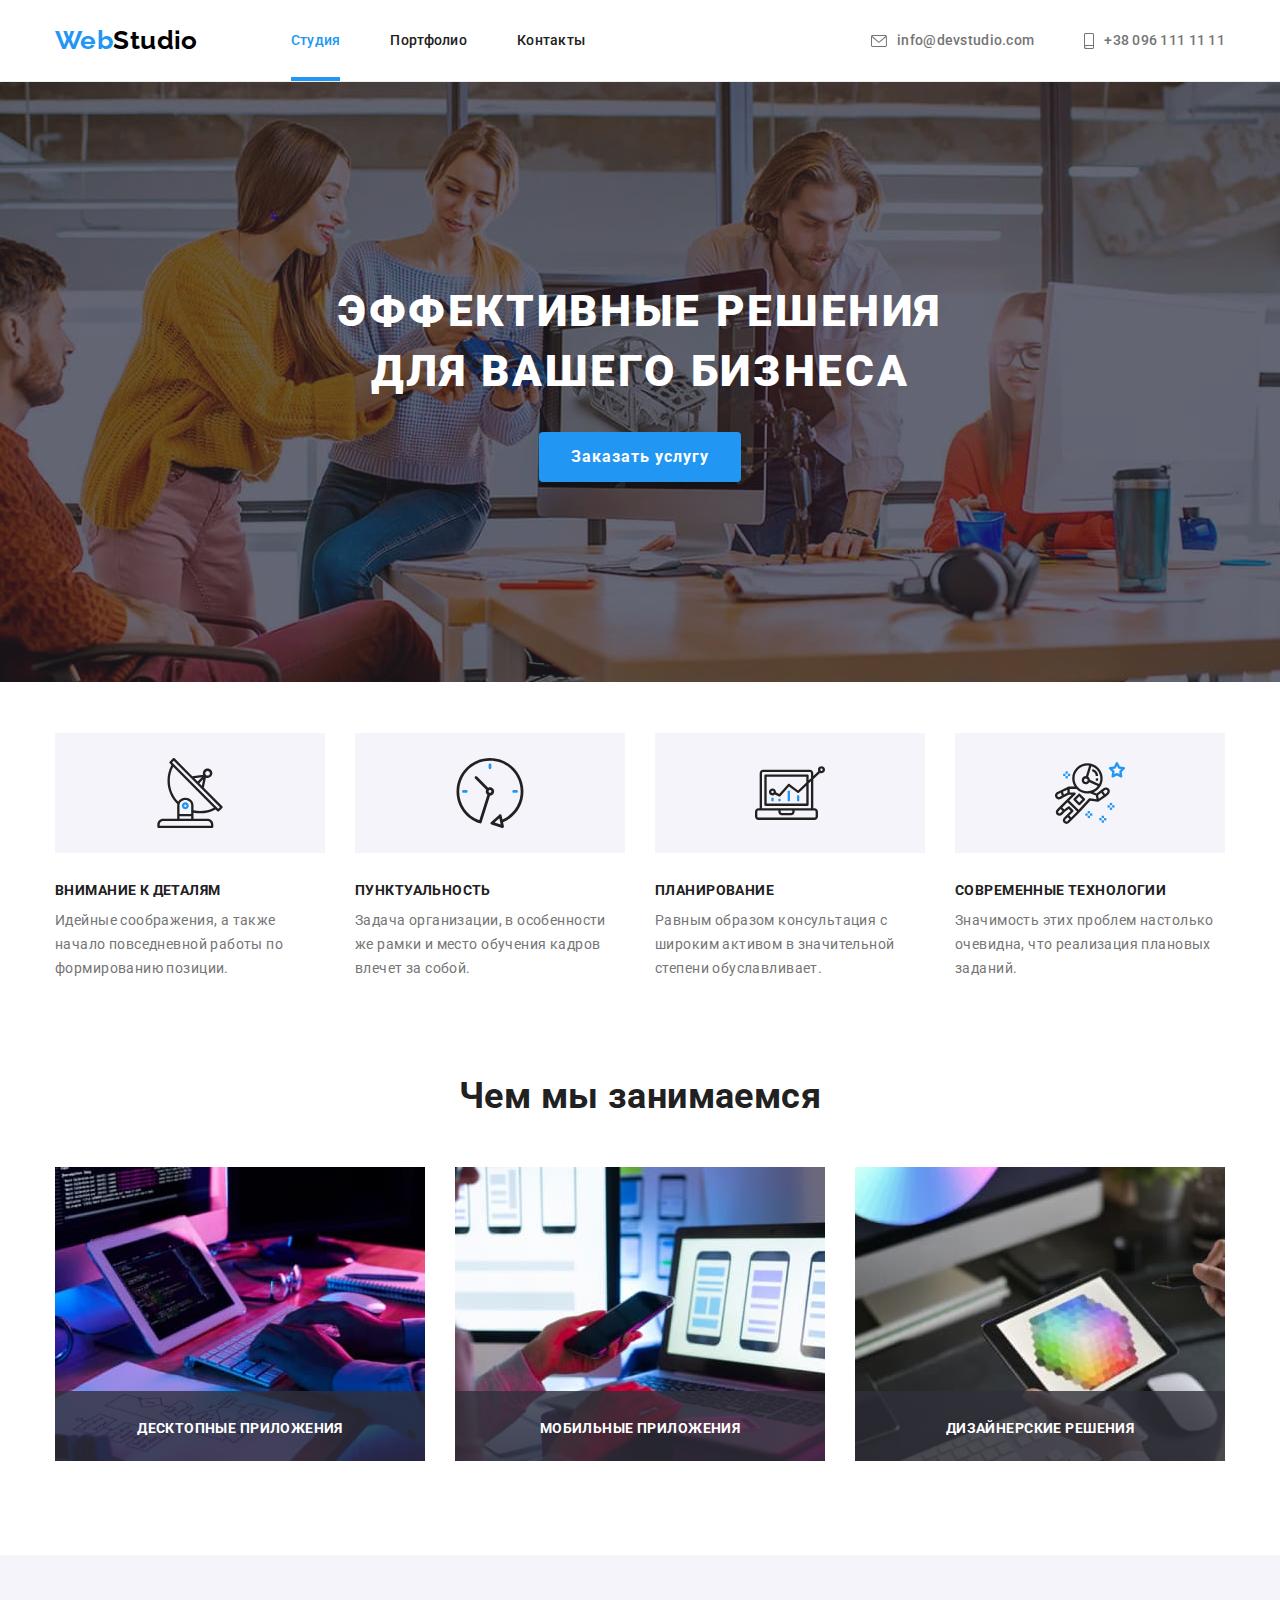
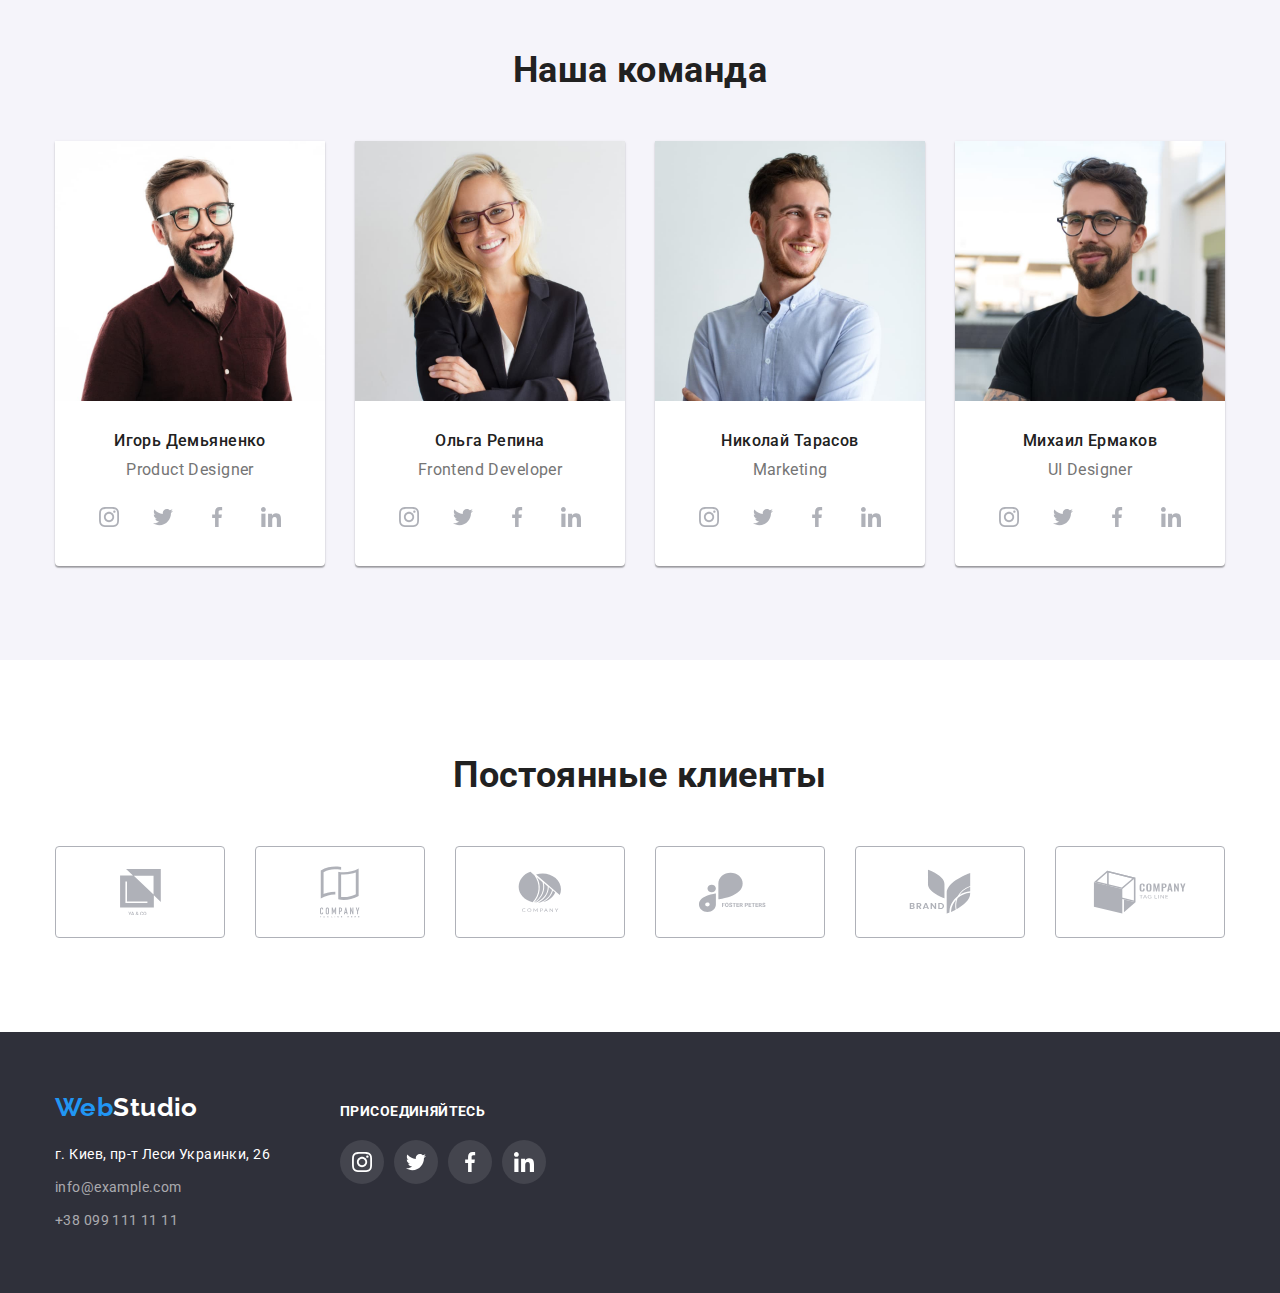
==== index.html @ a8b2e92f "зробила переходи і анімації" ====
<!DOCTYPE html>
<html lang="ru">
  <head>
    <meta charset="UTF-8" />
    <meta http-equiv="X-UA-Compatible" content="IE=edge" />
    <meta name="viewport" content="width=device-width, initial-scale=1.0" />
    <title lang="en">WebStudio</title>
    <link rel="preconnect" href="https://fonts.gstatic.com" />
    <link
      href="https://fonts.googleapis.com/css2?family=Raleway:wght@700&family=Roboto:wght@400;500;700;900&display=swap"
      rel="stylesheet"
    />
    <link
      rel="stylesheet"
      href="https://cdnjs.cloudflare.com/ajax/libs/modern-normalize/1.1.0/modern-normalize.min.css"
    />
    <link rel="stylesheet" href="./css/style.css" />
  </head>

  <body>
    <!-- Шапка сайту -->
    <header class="header">
      <div class="conteiner header-conteiner">
        <!-- Навігація сайту -->
        <nav class="nav">
          <a class="logo" href="./index.html" lang="en">
            <span class="logo-accent">Web</span>Studio
          </a>
          <ul class="main-nav list">
            <li class="link-nav-item">
              <a href="./index.html" class="accent link link-nav">Студия</a>
            </li>
            <li class="link-nav-item">
              <a href="./portfolio.html" title="portfolio" class="link link-nav">Портфолио</a>
            </li>
            <li class="link-nav-item"><a href="#" class="link link-nav">Контакты</a></li>
          </ul>
        </nav>
        <ul class="list menu-connect">
          <li class="list-connect">
            <a class="link list-item-connect" href="mailto:info@devstudio.com">
              <svg width="16" height="12" class="icon-conect transition">
                <use href="./images/icon/symbol-defs.svg#icon-envelope"></use>
              </svg>
              info@devstudio.com</a
            >
          </li>
          <li class="list-connect">
            <a class="link list-item-connect" href="tel:+380961111111">
              <svg width="10" height="16" class="icon-conect transition">
                <use href="./images/icon/symbol-defs.svg#icon-smartphone"></use>
              </svg>
              +38 096 111 11 11</a
            >
          </li>
        </ul>
      </div>
    </header>
    <main>
      <!-- Секція герой -->
      <section class="section-heroe">
        <div class="conteiner">
          <h1 class="title-heroe">Эффективные решения для вашего бизнеса</h1>
          <button type="button" class="button transition" data-modal-open>Заказать услугу</button>
          <div data-modal class="backdrop is-hidden">
            <div class="modal">
              <button data-modal-close class="button-close">
                <svg height="18" width="18" class="close-modal">
                  <use href="./images/icon/symbol-defs.svg#icon-close"></use>
                </svg>
              </button>
            </div>
          </div>
        </div>
      </section>
      <!-- Наші особливості -->
      <section class="section section-specifics">
        <div class="conteiner">
          <!-- <h2 class="secret-title">Наши особености</h2> -->
          <ul class="list section-list-specifics">
            <li class="list-specifics">
              <svg class="list-icon-specifics">
                <use
                  class="list-icon-specifics-use"
                  href="./images/icon/symbol-defs.svg#icon-antenna"
                ></use>
              </svg>
              <h3 class="section-title">Внимание к деталям</h3>
              <p class="section-text">
                Идейные соображения, а также начало повседневной работы по формированию позиции.
              </p>
            </li>
            <li class="list-specifics">
              <svg class="list-icon-specifics">
                <use href="./images/icon/symbol-defs.svg#icon-clock"></use>
              </svg>
              <h3 class="section-title">Пунктуальность</h3>
              <p class="section-text">
                Задача организации, в особенности же рамки и место обучения кадров влечет за собой.
              </p>
            </li>
            <li class="list-specifics">
              <svg class="list-icon-specifics">
                <use href="./images/icon/symbol-defs.svg#icon-diagram"></use>
              </svg>
              <h3 class="section-title">Планирование</h3>
              <p class="section-text">
                Равным образом консультация с широким активом в значительной степени обуславливает.
              </p>
            </li>
            <li class="list-specifics">
              <svg class="list-icon-specifics">
                <use href="./images/icon/symbol-defs.svg#icon-astronaut"></use>
              </svg>
              <h3 class="section-title">Современные технологии</h3>
              <p class="section-text">
                Значимость этих проблем настолько очевидна, что реализация плановых заданий.
              </p>
            </li>
          </ul>
        </div>
      </section>
      <!--Чим займаємось-->
      <section class="section section-work">
        <div class="conteiner">
          <h2 class="main-section-title">Чем мы занимаемся</h2>
          <ul class="list section-list-work">
            <li class="list-item-work">
              <img src="./images/box1.jpg" alt="Пишем код" width="370" height="294" />
              <div class="thumb-work">
                <h3 class="section-title work-subtitle">Десктопные приложения</h3>
              </div>
            </li>
            <li class="list-item-work">
              <img src="./images/box2.jpg" alt="Создаем приложения" width="370" height="294" />
              <div class="thumb-work">
                <h3 class="section-title work-subtitle">Мобильные приложения</h3>
              </div>
            </li>
            <li class="list-item-work">
              <img src="./images/box3.jpg" alt="Создаем дизайн" width="370" height="294" />
              <div class="thumb-work">
                <h3 class="section-title work-subtitle">Дизайнерские решения</h3>
              </div>
            </li>
          </ul>
        </div>
      </section>
      <!--Наша команда-->
      <section class="section-command section">
        <div class="conteiner">
          <h2 class="main-section-title">Наша команда</h2>
          <ul class="list section-list-team">
            <li class="list-team">
              <img
                class="photo-team"
                src="./images/img.jpg"
                alt="Игорь Демьяненко"
                width="270"
                height="260"
              />
              <h3 class="name-team">Игорь Демьяненко</h3>
              <p class="position">Product Designer</p>
              <ul class="list menu-social-networks">
                <li class="list-social-networks">
                  <a class="link link-social-networks transition" href="">
                    <svg class="social-icon" width="20" height="20">
                      <use href="./images/icon/symbol-defs.svg#icon-instagram"></use>
                    </svg>
                  </a>
                </li>
                <li class="list-social-networks">
                  <a class="link link-social-networks" href="">
                    <svg class="social-icon" width="20" height="20">
                      <use href="./images/icon/symbol-defs.svg#icon-twitter"></use>
                    </svg>
                  </a>
                </li>
                <li class="list-social-networks">
                  <a class="link link-social-networks" href="">
                    <svg class="social-icon" width="20" height="20">
                      <use href="./images/icon/symbol-defs.svg#icon-facebook"></use>
                    </svg>
                  </a>
                </li>
                <li class="list-social-networks">
                  <a class="link link-social-networks" href="">
                    <svg class="social-icon" width="20" height="20">
                      <use href="./images/icon/symbol-defs.svg#icon-linkedin"></use>
                    </svg>
                  </a>
                </li>
              </ul>
            </li>
            <li class="list-team">
              <img
                class="photo-team"
                src="./images/img(1).jpg"
                alt="Ольга Репина"
                width="270"
                height="260"
              />
              <h3 class="name-team">Ольга Репина</h3>
              <p class="position">Frontend Developer</p>
              <ul class="list menu-social-networks">
                <li class="list-social-networks">
                  <a class="link link-social-networks" href="">
                    <svg class="social-icon" width="20" height="20">
                      <use href="./images/icon/symbol-defs.svg#icon-instagram"></use>
                    </svg>
                  </a>
                </li>
                <li class="list-social-networks">
                  <a class="link link-social-networks" href="">
                    <svg class="social-icon" width="20" height="20">
                      <use href="./images/icon/symbol-defs.svg#icon-twitter"></use>
                    </svg>
                  </a>
                </li>
                <li class="list-social-networks">
                  <a class="link link-social-networks" href="">
                    <svg class="social-icon" width="20" height="20">
                      <use href="./images/icon/symbol-defs.svg#icon-facebook"></use>
                    </svg>
                  </a>
                </li>
                <li class="list-social-networks">
                  <a class="link link-social-networks" href="">
                    <svg class="social-icon" width="20" height="20">
                      <use href="./images/icon/symbol-defs.svg#icon-linkedin"></use>
                    </svg>
                  </a>
                </li>
              </ul>
            </li>
            <li class="list-team">
              <img
                class="photo-team"
                src="./images/img(2).jpg"
                alt="Николай Тарасов"
                width="270"
                height="260"
              />
              <h3 class="name-team">Николай Тарасов</h3>
              <p class="position">Marketing</p>
              <ul class="list menu-social-networks">
                <li class="list-social-networks">
                  <a class="link link-social-networks" href="">
                    <svg class="social-icon" width="20" height="20">
                      <use href="./images/icon/symbol-defs.svg#icon-instagram"></use>
                    </svg>
                  </a>
                </li>
                <li class="list-social-networks">
                  <a class="link link-social-networks" href="">
                    <svg class="social-icon" width="20" height="20">
                      <use href="./images/icon/symbol-defs.svg#icon-twitter"></use>
                    </svg>
                  </a>
                </li>
                <li class="list-social-networks">
                  <a class="link link-social-networks" href="">
                    <svg class="social-icon" width="20" height="20">
                      <use href="./images/icon/symbol-defs.svg#icon-facebook"></use>
                    </svg>
                  </a>
                </li>
                <li class="list-social-networks">
                  <a class="link link-social-networks" href="">
                    <svg class="social-icon" width="20" height="20">
                      <use href="./images/icon/symbol-defs.svg#icon-linkedin"></use>
                    </svg>
                  </a>
                </li>
              </ul>
            </li>
            <li class="list-team">
              <img
                class="photo-team"
                src="./images/img(3).jpg"
                alt="Михаил Ермаков"
                width="270"
                height="260"
              />
              <h3 class="name-team">Михаил Ермаков</h3>
              <p class="position">UI Designer</p>
              <ul class="list menu-social-networks">
                <li class="list-social-networks">
                  <a class="link link-social-networks" href="">
                    <svg class="social-icon" width="20" height="20">
                      <use href="./images/icon/symbol-defs.svg#icon-instagram"></use>
                    </svg>
                  </a>
                </li>
                <li class="list-social-networks">
                  <a class="link link-social-networks" href="">
                    <svg class="social-icon" width="20" height="20">
                      <use href="./images/icon/symbol-defs.svg#icon-twitter"></use>
                    </svg>
                  </a>
                </li>
                <li class="list-social-networks">
                  <a class="link link-social-networks" href="">
                    <svg class="social-icon" width="20" height="20">
                      <use href="./images/icon/symbol-defs.svg#icon-facebook"></use>
                    </svg>
                  </a>
                </li>
                <li class="list-social-networks">
                  <a class="link link-social-networks" href="">
                    <svg class="social-icon" width="20" height="20">
                      <use href="./images/icon/symbol-defs.svg#icon-linkedin"></use>
                    </svg>
                  </a>
                </li>
              </ul>
            </li>
          </ul>
        </div>
      </section>
      <!-- Постійні клієнти -->
      <section class="section">
        <div class="conteiner">
          <h2 class="main-section-title">Постоянные клиенты</h2>
          <ul class="list list-client">
            <li class="list-item-client">
              <a class="link link-client" href=""
                ><svg width="41" height="46.7" class="icon-client">
                  <use href="./images/icon/symbol-defs.svg#icon-group"></use>
                </svg>
              </a>
            </li>
            <li class="list-item-client">
              <a class="link link-client" href=""
                ><svg width="40" height="52" class="icon-client">
                  <use href="./images/icon/symbol-defs.svg#icon-group1"></use>
                </svg>
              </a>
            </li>
            <li class="list-item-client">
              <a class="link link-client" href=""
                ><svg width="43.46" height="41.18" class="icon-client">
                  <use href="./images/icon/symbol-defs.svg#icon-group2"></use>
                </svg>
              </a>
            </li>
            <li class="list-item-client">
              <a class="link link-client" href=""
                ><svg width="84.44" height="40.62" class="icon-client">
                  <use href="./images/icon/symbol-defs.svg#icon-group3"></use>
                </svg>
              </a>
            </li>
            <li class="list-item-client">
              <a class="link link-client" href=""
                ><svg width="62.54" height="45.43" class="icon-client">
                  <use href="./images/icon/symbol-defs.svg#icon-group4"></use>
                </svg>
              </a>
            </li>
            <li class="list-item-client">
              <a class="link link-client" href=""
                ><svg width="93.79" height="43.93" class="icon-client">
                  <use href="./images/icon/symbol-defs.svg#icon-group5"></use>
                </svg>
              </a>
            </li>
          </ul>
        </div>
      </section>
    </main>
    <!--Підвал-->
    <footer class="footer">
      <div class="conteiner conteiner-footer">
        <div>
          <a class="link logo" href="./index.html" lang="en">
            <span class="logo-accent">Web</span><span class="footer-logo">Studio</span>
          </a>
          <address>
            <ul class="list">
              <li class="list-item-footer">
                <a
                  class="adress link"
                  href="https://goo.gl/maps/vpdiDG6b1EcUwCZR7"
                  target="_blank"
                  rel="noopener noreferrer"
                  >г. Киев, пр-т Леси Украинки, 26</a
                >
              </li>
              <li class="list-item-footer">
                <a class="link footer-contact" href="mailto:info@example.com">info@example.com</a>
              </li>
              <li class="list-item-footer">
                <a class="link footer-contact" href="tel:+380991111111">+38 099 111 11 11</a>
              </li>
            </ul>
          </address>
        </div>
        <div class="footer-social-conteiner">
          <p class="footer-text">Присоединяйтесь</p>
          <ul class="list footer-menu-social-networks">
            <li class="list-social-networks">
              <a class="link link-social-networks" href="">
                <svg class="social-icon" width="20" height="20">
                  <use href="./images/icon/symbol-defs.svg#icon-instagram"></use>
                </svg>
              </a>
            </li>
            <li class="list-social-networks">
              <a class="link link-social-networks" href="">
                <svg class="social-icon" width="20" height="20">
                  <use href="./images/icon/symbol-defs.svg#icon-twitter"></use>
                </svg>
              </a>
            </li>
            <li class="list-social-networks">
              <a class="link link-social-networks" href="">
                <svg class="social-icon" width="20" height="20">
                  <use href="./images/icon/symbol-defs.svg#icon-facebook"></use>
                </svg>
              </a>
            </li>
            <li class="list-social-networks">
              <a class="link link-social-networks" href="">
                <svg class="social-icon" width="20" height="20">
                  <use href="./images/icon/symbol-defs.svg#icon-linkedin"></use>
                </svg>
              </a>
            </li>
          </ul>
        </div>
      </div>
    </footer>
    <script src="./js/modal.js"></script>
  </body>
</html>
---- css/style.css ----
:root {
  --main-bg-color: #ffffff;
  --secondary-bg-color: #2f303a;
  --third-bg-color: #f5f4fa;
  --main-text-color: #757575;
  --secondary-text-color: #212121;
  --accent-color: #2196f3;
  --third-text-color: #000000;
  --main-font: 'Roboto', sans-serif;
  --border-color: #eeeeee;
  --social-icon-color: #afb1b8;
}

body {
  background-color: var(--main-bg-color);
  color: var(--main-text-color);
  font-family: var(--main-font);
  font-weight: normal;
  font-size: 14px;
  letter-spacing: 0.03em;
}
/* Забрали підкреслення посилань */
.link {
  text-decoration: none;
}
.link:hover,
.link:focus {
  color: var(--accent-color);
}
/* Забрали маркери в списках */
.list {
  list-style-type: none;
  margin: 0;
  padding: 0;
}
/* Забрали відступи в заголовках */
h1,
h2,
h3,
h4,
h5,
h6,
p {
  margin: 0;
}
img {
  display: block;
  max-width: 100%;
}
ul,
ol {
  margin-top: 0px;
  margin-bottom: 0px;
  padding-left: 0px;
}
/* =============Components============ */
.conteiner {
  width: 1200px;
  padding-left: 15px;
  padding-right: 15px;
  margin: 0 auto;
}
.section {
  padding-top: 94px;
  padding-bottom: 94px;
}
a {
  transition-duration: 250ms;
  transition-timing-function: cubic-bezier(0.4, 0, 0.2, 1);
}
.transition {
  transition-duration: 250ms;
  transition-timing-function: cubic-bezier(0.4, 0, 0.2, 1);
}
/*=======================HEADER=====================*/
.header {
  border-bottom: 1px solid var(--border-color);
}
.header-conteiner {
  display: flex;
  align-items: center;
  justify-content: space-between;
  padding-top: 25px;
  padding-bottom: 25px;
}

/* логотип */
.logo {
  display: block;
  font-family: 'Raleway', sans-serif;
  font-weight: bold;
  font-size: 26px;
  line-height: 1.2;
  margin-right: 93px;
  color: var(--third-text-color);
  text-decoration: none;
}
.logo-accent {
  color: var(--accent-color);
}

/* Навігація */
.main-nav {
  display: flex;
  justify-content: space-between;
}
.nav {
  display: flex;
  align-items: center;
}
.accent::after {
  content: '';
  display: block;
  position: absolute;
  height: 4px;
  width: 100%;
  background-color: var(--accent-color);
  margin-top: 28px;
}

.menu-connect {
  display: flex;
  align-items: center;
}
.link-nav {
  display: block;
  font-weight: 500;
  line-height: 1.14;
  letter-spacing: 0.02em;
  color: var(--secondary-text-color);
}
.link-nav-item:not(:last-child) {
  margin-right: 50px;
}
.link-nav-item {
  position: relative;
}
.accent {
  color: var(--accent-color);
}
.list-item-connect {
  display: flex;
  font-weight: 500;
  line-height: 1.14;
  letter-spacing: 0.02em;
  color: var(--main-text-color);
  align-items: center;
}
.list-connect:nth-child(1) {
  margin-right: 50px;
}

.icon-conect {
  display: inline-block;
  align-self: center;
  margin-right: 10px;
  fill: var(--main-text-color);
}
.list-item-connect:hover .icon-conect,
.list-item-connect:focus .icon-conect {
  fill: var(--accent-color);
}
/* =======================END HEADER================ */

/* =======================MAIN====================== */
/* Hero */
.section-heroe {
  margin-left: auto;
  margin-right: auto;
  min-height: 600px;
  max-width: 1600px;
  text-align: center;
  background-color: var(--secondary-bg-color);
  background-image: linear-gradient(to right, rgba(47, 48, 58, 0.4), rgba(47, 48, 58, 0.4)),
    url('../images/img-bg-hero.jpg');
  background-repeat: no-repeat;
  background-position: center;
}

.section-heroe .conteiner {
  text-align: center;
  padding: 200px 252px;
}
.title-heroe {
  display: block;
  font-weight: 900;
  font-size: 44px;
  line-height: 1.36;
  letter-spacing: 0.06em;
  text-transform: uppercase;
  color: var(--main-bg-color);
  margin-bottom: 30px;
}
.button {
  background-color: var(--accent-color);
  font-family: inherit;
  font-weight: bold;
  font-size: 16px;
  line-height: 1.88;
  border-radius: 4px;
  text-align: center;
  letter-spacing: 0.06em;
  color: var(--main-bg-color);
  cursor: pointer;
  box-shadow: 0px 4px 4px rgba(0, 0, 0, 0.15);
  border: 0px;
  padding: 10px 32px;
}
.button:hover {
  background-color: #188ae8;
}
.backdrop {
  position: fixed;
  top: 0;
  left: 0;
  width: 100%;
  height: 100%;
  background-color: rgba(0, 0, 0, 0.2);
  opacity: 1;
  visibility: visible;
  transition: opacity 250ms cubic-bezier(0.4, 0, 0.2, 1),
    visibility 250ms cubic-bezier(0.4, 0, 0.2, 1);
  display: flex;
  justify-content: center;
  align-items: center;
}
.is-hidden {
  opacity: 0;
  visibility: hidden;
  pointer-events: none;
}
.modal {
  height: 581px;
  width: 528px;
  background-color: var(--main-bg-color);
  box-shadow: 0px 1px 3px rgba(0, 0, 0, 0.12), 0px 1px 1px rgba(0, 0, 0, 0.14),
    0px 2px 1px rgba(0, 0, 0, 0.2);
  border-radius: 4px;
  padding: 8px;
  display: flex;
  justify-content: flex-end;
}
.button-close {
  margin-right: 0;
  border-radius: 50%;
  border: 1px solid rgba(0, 0, 0, 0.1);
  width: 30px;
  height: 30px;
  background-color: var(--main-bg-color);
  padding: 6px;
  display: flex;
}
.button-close:hover {
  cursor: pointer;
}
.close-modal {
  fill: var(--third-text-color);
}
/* Our specifics */
.section-list-specifics,
.section-list-work {
  display: flex;
  justify-content: space-between;
}
.section-specifics {
  padding-top: 51px;
}
.list-specifics {
  width: 270px;
}
.list-icon-specifics {
  display: block;
  width: 270px;
  height: 120px;
  background-color: var(--third-bg-color);
  margin-bottom: 30px;
  padding: 25px 100px;
  background-repeat: no-repeat;
  background-position: center;
}

.section-work {
  padding-top: 0;
}
.section-title {
  font-weight: bold;
  line-height: 1.14;
  font-size: inherit;
  text-transform: uppercase;
  color: var(--secondary-text-color);
  margin-bottom: 10px;
}
.section-text {
  line-height: 1.7;
}
.main-section-title {
  font-weight: bold;
  font-size: 36px;
  line-height: 1.17;
  color: var(--secondary-text-color);
  margin-bottom: 50px;
  text-align: center;
}
.list-item-work {
  position: relative;
}
.thumb-work {
  position: absolute;
  display: flex;
  height: 70px;
  bottom: 0px;
  width: 100%;
  background-color: rgba(47, 48, 58, 0.8);
}
.work-subtitle {
  position: relative;
  transform: translate(-50%, 50%);
  left: 50%;
}
.thumb-work .section-title {
  color: var(--main-bg-color);
}
/* Team */
.section-list-team {
  display: flex;
  flex-wrap: wrap;
  margin-left: -30px;
  margin-top: -30px;
}
.list-team {
  background-color: var(--main-bg-color);
  box-shadow: 0px 1px 3px rgba(0, 0, 0, 0.12), 0px 1px 1px rgba(0, 0, 0, 0.14),
    0px 2px 1px rgba(0, 0, 0, 0.2);
  border-radius: 0px 0px 4px 4px;

  text-align: center;
  flex-basis: calc((100% - 120px) / 4);
  margin-top: 30px;
  margin-left: 30px;
}
.section-command {
  background-color: var(--third-bg-color);
}
.photo-team {
  margin-bottom: 30px;
}
.name-team {
  font-weight: 500;
  font-size: 16px;
  line-height: 1.19;
  color: var(--secondary-text-color);
  margin-bottom: 10px;
}
.position {
  font-weight: normal;
  font-size: 16px;
  line-height: 1.19;
}
.menu-social-networks {
  display: flex;

  padding: 16px 32px 27px 32px;
}
.list-social-networks:not(:last-child) {
  margin-right: 10px;
}
.link-social-networks {
  display: flex;
  justify-content: center;
  align-items: center;
  width: 44px;
  height: 44px;
  border-radius: 50%;
}
.link-social-networks:hover,
.link-social-networks:focus {
  background-color: var(--accent-color);
}
.social-icon {
  fill: var(--social-icon-color);
}
.link-social-networks:hover .social-icon,
.link-social-networks:focus .social-icon {
  fill: var(--main-bg-color);
}
/* Client */
.list-client {
  display: flex;
}
.link-client {
  display: flex;
  width: 170px;
  height: 92px;
  border: 1px solid var(--social-icon-color);
  align-items: center;
  justify-content: center;
  border-radius: 4px;
}
.list-item-client:not(:last-child) {
  margin-right: 30px;
}
.icon-client {
  fill: var(--social-icon-color);
}
.link-client:hover,
.link-client:focus {
  fill: var(--accent-color);
  border: 1px solid var(--accent-color);
}

.link-client:hover .icon-client,
.link-client:focus .icon-client {
  fill: var(--accent-color);
}
/* =======================END MAIN====================== */
/* ========================FOOTER======================= */
.footer {
  background-color: var(--secondary-bg-color);
  padding-top: 60px;
  padding-bottom: 60px;
}
footer .logo {
  margin-bottom: 20px;
}
.footer-contact,
.adress {
  line-height: 1.71;
  font-style: normal;
}
.footer-contact {
  color: rgba(255, 255, 255, 0.6);
}
.footer-contact:hover,
.footer-contact:focus {
  color: var(--main-bg-color);
}
.footer-logo {
  color: var(--main-bg-color);
}
.adress {
  color: var(--main-bg-color);
}
.list-item-footer:not(:last-child) {
  margin-bottom: 9px;
}
.conteiner-footer {
  display: flex;
  align-items: baseline;
}
.footer-text {
  color: var(--main-bg-color);
  font-weight: bold;
  line-height: 1.14;
  text-transform: uppercase;
  margin-bottom: 20px;
}
.footer .logo {
  margin-right: 0;
}
.footer-social-conteiner {
  margin-left: 70px;
}
.footer-menu-social-networks {
  display: flex;
}

.footer-menu-social-networks .social-icon {
  fill: var(--main-bg-color);
}
.footer-menu-social-networks .link-social-networks {
  background-color: rgba(255, 255, 255, 0.1);
}
.link-social-networks:hover,
.link-social-networks:focus {
  background-color: var(--accent-color);
}
/* ========================END FOOTER======================= */
/* ========================PORTHOLIO======================== */
.secret-title {
  display: none;
}
.menu-btn {
  display: flex;
  justify-content: center;
  margin-bottom: 50px;
}

.nav-btn {
  font-family: inherit;
  font-weight: 500;
  font-size: 16px;
  line-height: 1.63;
  color: var(--secondary-text-color);
  cursor: pointer;
  background: #f5f4fa;
  border-radius: 4px;
  border: 0px;
  text-align: center;
  padding: 6px 22px;
}

.nav-btn:hover,
.nav-btn:focus {
  color: var(--main-bg-color);
  background-color: var(--accent-color);
  box-shadow: 0px 3px 1px rgba(0, 0, 0, 0.1), 0px 1px 2px rgba(0, 0, 0, 0.08),
    0px 2px 2px rgba(0, 0, 0, 0.12);
}
.list-btn:not(:last-child) {
  margin-right: 8px;
}
.subtitle {
  font-weight: bold;
  font-size: 18px;
  line-height: 2;
  letter-spacing: 0.06em;
  color: var(--secondary-text-color);
}
.desc-text {
  font-size: 16px;
  line-height: 1.89;
}
.list-img {
  background-color: var(--main-bg-color);
  border: 1px solid #eeeeee;
  padding: 20px 24px;
}
.list-item-img {
  margin-left: 30px;
  margin-top: 30px;
  flex-basis: calc((100% - 90px) / 3);
}
.link-portfolio {
  text-decoration: none;
  color: var(--main-text-color);
  display: block;
}
.link-portfolio:hover,
.link-portfolio:focus {
  box-shadow: 0px 1px 1px rgba(0, 0, 0, 0.12), 0px 4px 4px rgba(0, 0, 0, 0.06),
    1px 4px 6px rgba(0, 0, 0, 0.16);
}
.menu-img {
  display: flex;
  flex-wrap: wrap;
  margin-top: -30px;
  margin-left: -30px;
}
.portfolio-img {
  position: relative;
  overflow: hidden;
}
.portfolio-img::before {
  display: inline-block;
  position: absolute;
  content: '';
  width: 100%;
  height: 100%;
  top: 0;
  left: 0;
  background-color: rgba(33, 150, 243, 0.9);
  opacity: 0;
  transform: translateY(100%);
  padding: 63px 24px;
  font-weight: normal;
  font-size: 18px;
  line-height: 1.56;
  color: var(--main-bg-color);
}
.portfolio-img:hover::before,
.portfolio-img:hover .portfolio-text {
  opacity: 1;
  transform: translateY(0);
  transition: transform 250ms cubic-bezier(0.4, 0, 0.2, 1) 0s;
}
.portfolio-text {
  position: absolute;
  top: 0;
  left: 0;
  padding: 63px 24px;
  font-weight: normal;
  font-size: 18px;
  line-height: 1.56;
  color: var(--main-bg-color);
  opacity: 0;
  transform: translateY(100%);
}
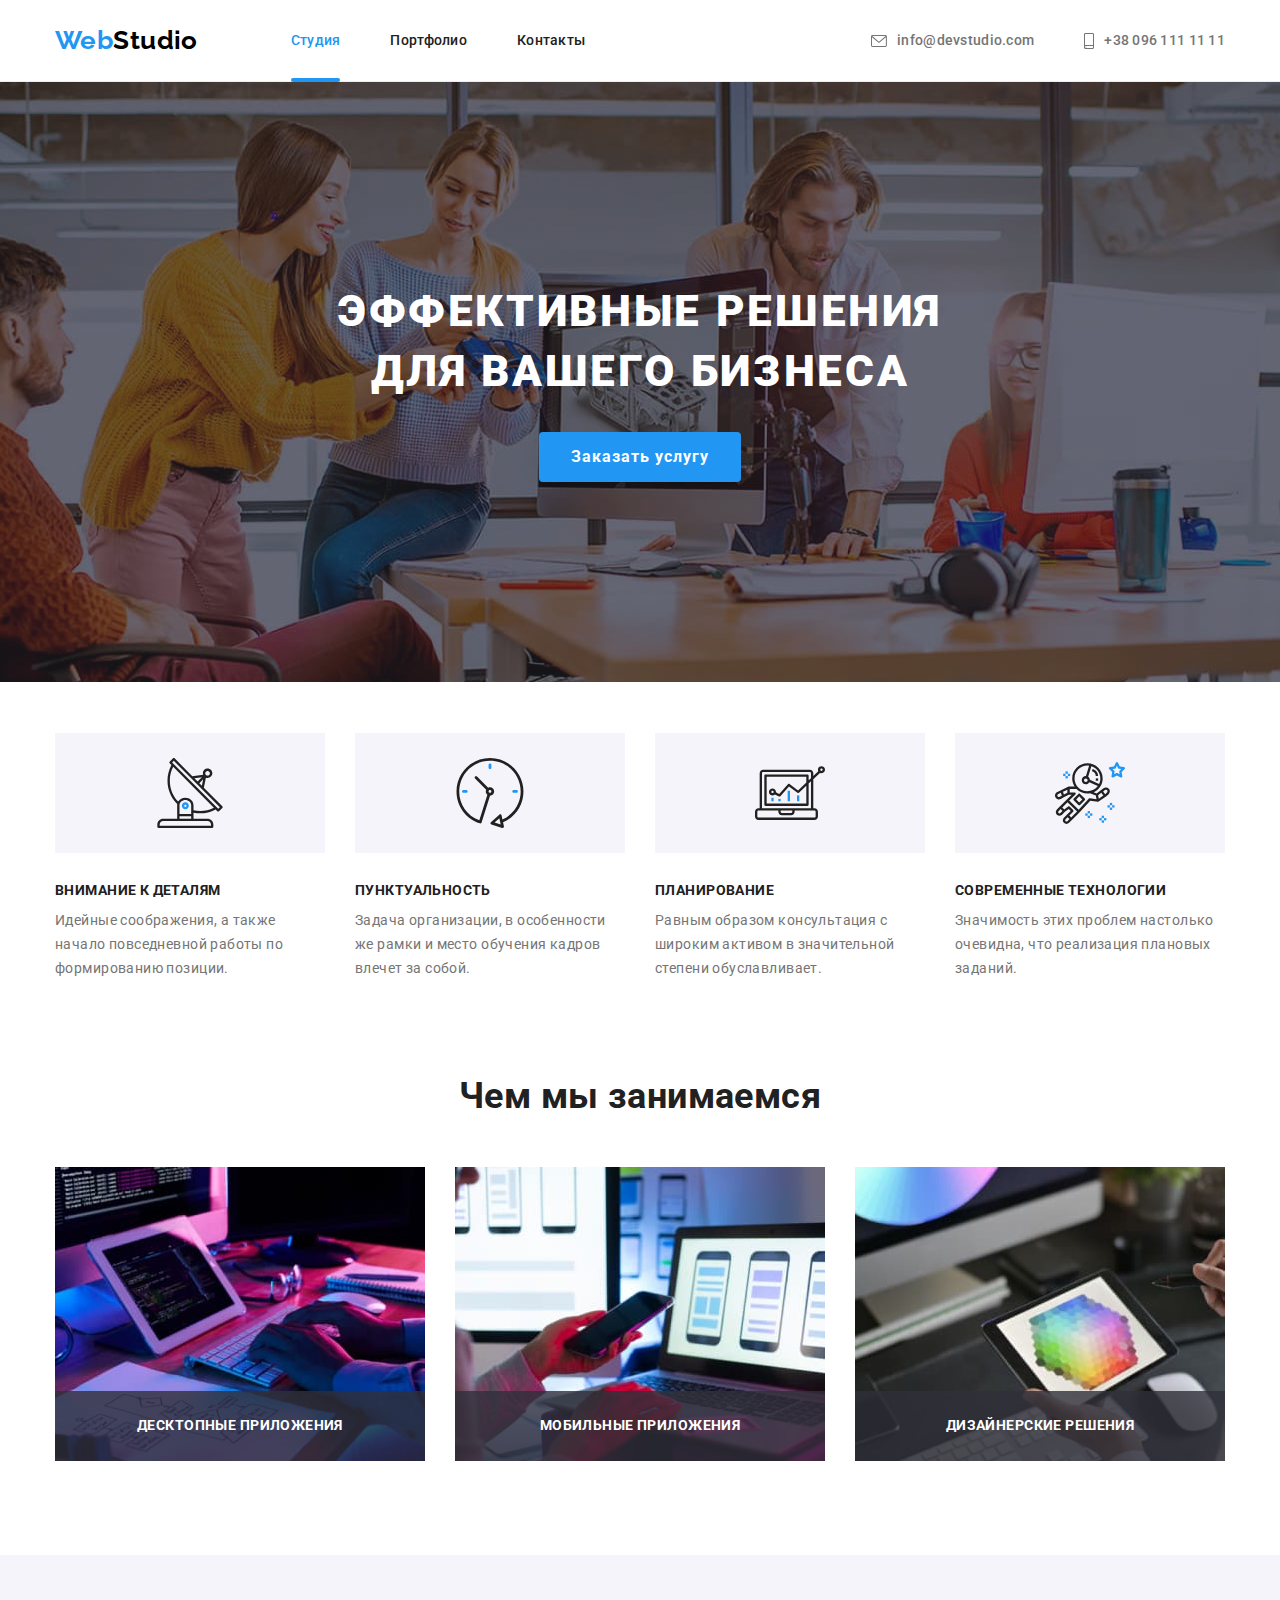
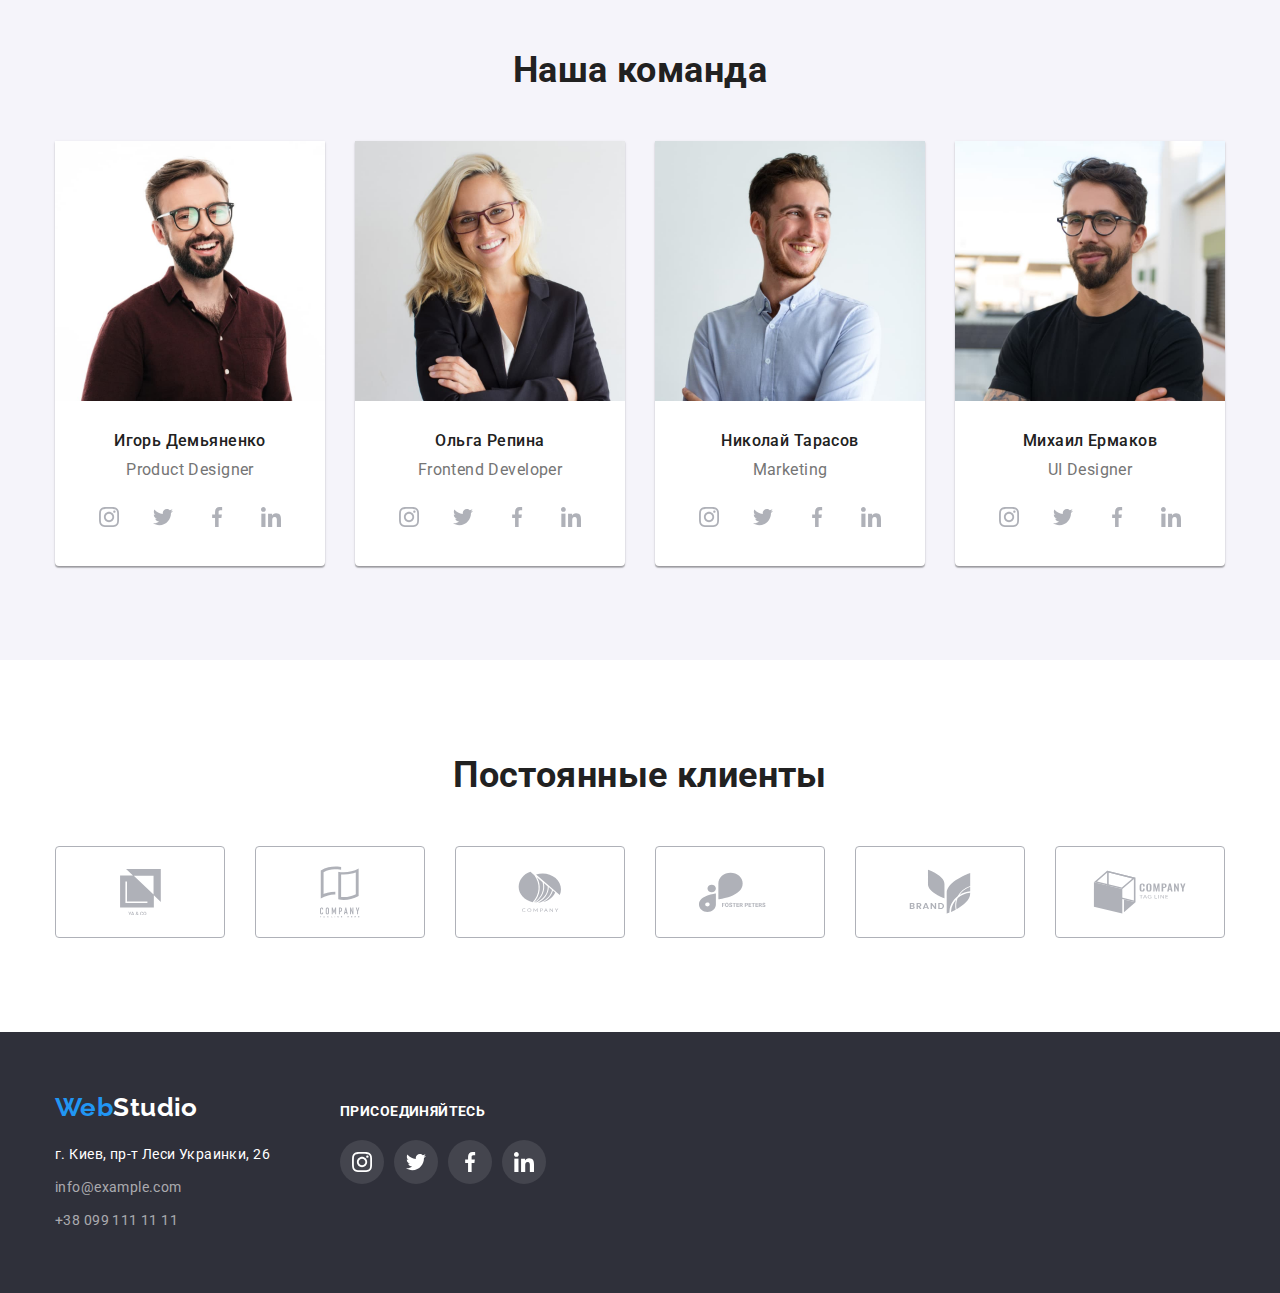
==== commit 369dabbc: "пере" ====
--- a/index.html
+++ b/index.html
@@ -33,7 +33,9 @@
             <li class="link-nav-item">
               <a href="./portfolio.html" title="portfolio" class="link link-nav">Портфолио</a>
             </li>
-            <li class="link-nav-item"><a href="#" class="link link-nav">Контакты</a></li>
+            <li class="link-nav-item">
+              <a href="./css/red.html" class="link link-nav">Контакты</a>
+            </li>
           </ul>
         </nav>
         <ul class="list menu-connect">
--- a/css/style.css
+++ b/css/style.css
@@ -115,7 +115,8 @@
   height: 4px;
   width: 100%;
   background-color: var(--accent-color);
-  margin-top: 28px;
+  top: 45px;
+  border-radius: 2px;
 }
 
 .menu-connect {
@@ -206,7 +207,8 @@
   border: 0px;
   padding: 10px 32px;
 }
-.button:hover {
+.button:hover,
+.button:focus {
   background-color: #188ae8;
 }
 .backdrop {
@@ -219,15 +221,14 @@
   opacity: 1;
   visibility: visible;
   transition: opacity 250ms cubic-bezier(0.4, 0, 0.2, 1),
-    visibility 250ms cubic-bezier(0.4, 0, 0.2, 1);
-  display: flex;
-  justify-content: center;
-  align-items: center;
+    visibility 250ms cubic-bezier(0.4, 0, 0.2, 1), transform 250ms cubic-bezier(0.4, 0, 0.2, 1);
+  z-index: 100;
 }
 .is-hidden {
   opacity: 0;
   visibility: hidden;
   pointer-events: none;
+  transform: scale(1.5);
 }
 .modal {
   height: 581px;
@@ -237,11 +238,14 @@
     0px 2px 1px rgba(0, 0, 0, 0.2);
   border-radius: 4px;
   padding: 8px;
-  display: flex;
-  justify-content: flex-end;
+  position: absolute;
+  left: 50%;
+  top: 50%;
+  transform: translate(-50%, -50%);
 }
 .button-close {
-  margin-right: 0;
+  position: absolute;
+  right: 6px;
   border-radius: 50%;
   border: 1px solid rgba(0, 0, 0, 0.1);
   width: 30px;
@@ -307,15 +311,15 @@
 .thumb-work {
   position: absolute;
   display: flex;
-  height: 70px;
+  padding: 27px 0;
   bottom: 0px;
   width: 100%;
   background-color: rgba(47, 48, 58, 0.8);
 }
 .work-subtitle {
-  position: relative;
-  transform: translate(-50%, 50%);
-  left: 50%;
+  width: 100%;
+  text-align: center;
+  margin: 0;
 }
 .thumb-work .section-title {
   color: var(--main-bg-color);
@@ -550,38 +554,168 @@
   position: relative;
   overflow: hidden;
 }
-.portfolio-img::before {
-  display: inline-block;
+.portfolio-text {
   position: absolute;
-  content: '';
   width: 100%;
   height: 100%;
   top: 0;
   left: 0;
   background-color: rgba(33, 150, 243, 0.9);
-  opacity: 0;
-  transform: translateY(100%);
   padding: 63px 24px;
   font-weight: normal;
   font-size: 18px;
   line-height: 1.56;
   color: var(--main-bg-color);
-}
-.portfolio-img:hover::before,
-.portfolio-img:hover .portfolio-text {
-  opacity: 1;
+  transform: translateY(100%);
+  transition: transform 250ms cubic-bezier(0.4, 0, 0.2, 1) 0s;
+}
+
+.link-portfolio:hover .portfolio-text,
+.link-portfolio:focus .portfolio-text {
   transform: translateY(0);
-  transition: transform 250ms cubic-bezier(0.4, 0, 0.2, 1) 0s;
-}
-.portfolio-text {
+}
+.btn-red {
+  position: relative;
+  display: flex;
+  text-align: center;
+  justify-content: center;
+  padding: 10px;
+  width: 400px;
+  height: 150px;
+  color: #188ae8;
+  background-color: #e86b18;
+  font-size: 36px;
+  text-transform: uppercase;
+  border-radius: 10px;
+  box-shadow: 0px 1px 1px rgba(0, 0, 0, 0.12), 0px 4px 4px rgba(0, 0, 0, 0.06),
+    1px 4px 6px rgba(0, 0, 0, 0.16);
+  margin: 50px;
+  transition: background-color 250ms cubic-bezier(0.4, 0, 0.2, 1),
+    color 250ms cubic-bezier(0.4, 0, 0.2, 1);
+  overflow: hidden;
+}
+.btn-red::after {
+  content: '';
+
+  display: inline-block;
+  width: 40px;
+  height: 40px;
+
+  background-image: url(../images/icon/antenna.svg);
+  margin-left: 15px;
+  transition: transform 550ms cubic-bezier(0.4, 0, 0.2, 1);
+}
+.btn-red::before {
+  content: '';
   position: absolute;
+  top: 50%;
+  left: 249px;
+  transform: translateY(calc(-50% - 100px));
+  display: inline-block;
+  width: 40px;
+  height: 40px;
+
+  background-image: url(../images/icon/astronaut.svg);
+
+  transition: transform 550ms cubic-bezier(0.4, 0, 0.2, 1);
+}
+.btn-red:hover {
+  background-color: #e7dcdc;
+  color: #000000;
+}
+.btn-red:hover::after {
+  transform: translateY(100px);
+}
+.btn-red:hover::before {
+  transform: translateY(-50%);
+}
+.menu-button {
+  display: flex;
+  margin: 50px;
+}
+.link-btn {
+  position: relative;
+  color: red;
+  font-size: 20px;
+  overflow: hidden;
+  padding: 10px;
+}
+.link-btn::before {
+  content: '';
+  position: absolute;
+  display: block;
+  width: 100%;
+  height: 5px;
+  background-color: darkred;
+  right: 0;
   top: 0;
-  left: 0;
-  padding: 63px 24px;
-  font-weight: normal;
-  font-size: 18px;
-  line-height: 1.56;
-  color: var(--main-bg-color);
-  opacity: 0;
-  transform: translateY(100%);
-}
+  transition: transform 550ms cubic-bezier(0.4, 0, 0.2, 1);
+  transform: scale(0);
+}
+.link-btn:not(:last-child) {
+  margin-right: 80px;
+}
+.link-btn-list {
+  background-color: rgba(0, 0, 0, 0.295);
+}
+.link-btn:hover::before {
+  transform: scale(1);
+}
+.menu-link-btn {
+  transform: translateX(-105px);
+  transition: transform 550ms cubic-bezier(0.4, 0, 0.2, 1);
+  background-color: rgb(185, 233, 122);
+}
+.link-btn:hover .menu-link-btn {
+  transform: translateX(0);
+}
+a {
+  text-decoration: none;
+  color: #000000;
+}
+.scene {
+  width: 360px;
+  height: 300px;
+  border: 1px solid #ccc;
+  margin: 40px 0;
+  perspective: 600px;
+}
+
+.card {
+  width: 100%;
+  height: 100%;
+  transition: transform 1s;
+  transform-style: preserve-3d;
+  cursor: pointer;
+  position: relative;
+}
+
+.card.is-flipped {
+  transform: rotateY(180deg);
+}
+
+.card__face {
+  position: absolute;
+  width: 100%;
+  height: 100%;
+  line-height: 26px;
+  color: white;
+  text-align: center;
+  font-weight: bold;
+  font-size: 20px;
+  padding: 10px;
+  -webkit-backface-visibility: hidden;
+  backface-visibility: hidden;
+}
+
+.card__face--front {
+  background: rgb(202, 195, 195);
+  background-image: url(../images/portfolio/img.jpg);
+  background-repeat: no-repeat;
+  object-fit: contain;
+}
+
+.card__face--back {
+  background: blue;
+  transform: rotateY(180deg);
+}
